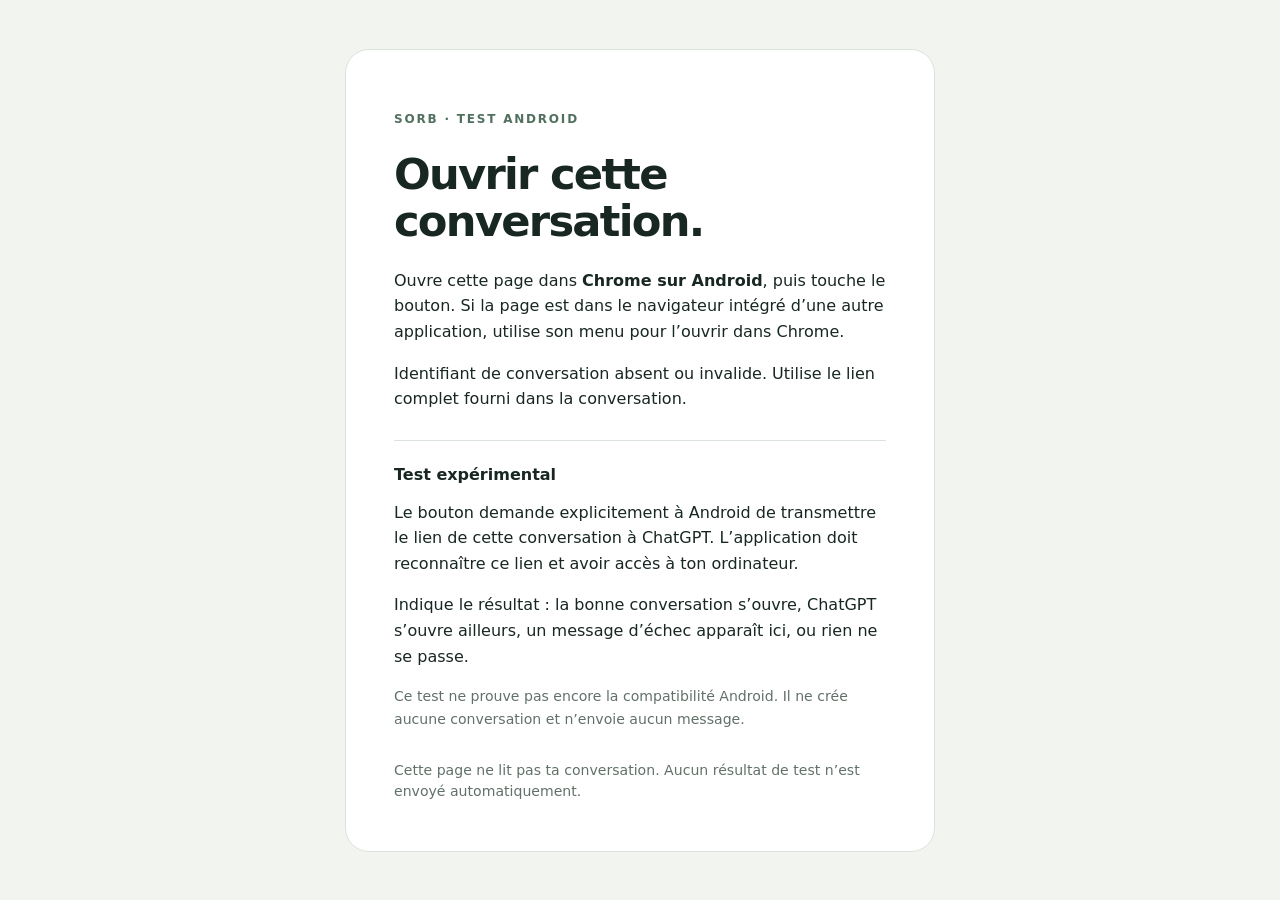
==== android-test.html @ 367c9d58 "Add isolated Android intent diagnostic page" ====
<!doctype html>
<html lang="fr">
<head>
  <meta charset="utf-8">
  <meta name="viewport" content="width=device-width, initial-scale=1">
  <meta name="referrer" content="no-referrer">
  <meta name="robots" content="noindex, nofollow">
  <meta http-equiv="Content-Security-Policy" content="default-src 'none'; script-src 'self'; style-src 'self'; base-uri 'none'; form-action 'none'; connect-src 'none'">
  <title>Test d’ouverture Codex sur Android</title>
  <link rel="stylesheet" href="styles.css">
  <script type="module" src="android-test.js"></script>
</head>
<body>
  <main>
    <p class="eyebrow">SORB · TEST ANDROID</p>
    <h1>Ouvrir cette conversation.</h1>
    <p>Ouvre cette page dans <strong>Chrome sur Android</strong>, puis touche le bouton. Si la page est dans le navigateur intégré d’une autre application, utilise son menu pour l’ouvrir dans Chrome.</p>
    <p id="status" role="status">Vérification du lien…</p>
    <a id="android-open" class="button" hidden rel="noreferrer">Ouvrir dans ChatGPT <span aria-hidden="true">↗</span></a>
    <section>
      <h2>Test expérimental</h2>
      <p>Le bouton demande explicitement à Android de transmettre le lien de cette conversation à ChatGPT. L’application doit reconnaître ce lien et avoir accès à ton ordinateur.</p>
      <p>Indique le résultat : la bonne conversation s’ouvre, ChatGPT s’ouvre ailleurs, un message d’échec apparaît ici, ou rien ne se passe.</p>
      <p class="muted">Ce test ne prouve pas encore la compatibilité Android. Il ne crée aucune conversation et n’envoie aucun message.</p>
    </section>
    <footer>Cette page ne lit pas ta conversation. Aucun résultat de test n’est envoyé automatiquement.</footer>
    <noscript>JavaScript est nécessaire pour préparer ce lien de test.</noscript>
  </main>
</body>
</html>
---- styles.css ----
:root { color-scheme: light dark; font-family: system-ui, sans-serif; background: #f2f4f0; color: #182722; }
* { box-sizing: border-box; }
body { margin: 0; min-height: 100vh; display: grid; place-items: center; padding: 32px 16px; }
main { width: min(100%, 590px); background: #fff; padding: clamp(24px, 6vw, 48px); border: 1px solid #dce3dc; border-radius: 24px; }
.eyebrow { color: #527060; font-size: .75rem; font-weight: 700; letter-spacing: .15em; }
h1 { font-size: clamp(2rem, 7vw, 2.7rem); line-height: 1.1; letter-spacing: -.04em; margin: 22px 0; }
h2 { font-size: 1rem; margin: 0 0 10px; }
p { line-height: 1.6; }
.button { display: flex; align-items: center; justify-content: space-between; margin: 28px 0 12px; padding: 16px 20px; border-radius: 12px; background: #184c39; color: white; text-decoration: none; font-weight: 650; }
[hidden] { display: none !important; }
section { border-top: 1px solid #dce3dc; margin-top: 28px; padding-top: 24px; }
.muted, footer { color: #617168; font-size: .88rem; }
code { display: block; overflow-wrap: anywhere; padding: 14px; background: #f2f4f0; border-radius: 8px; font-size: .82rem; line-height: 1.5; }
button { margin-top: 12px; padding: 10px 16px; border: 1px solid #acbdb2; border-radius: 8px; background: transparent; color: inherit; font: inherit; cursor: pointer; }
a:focus-visible, button:focus-visible { outline: 3px solid #ca8c32; outline-offset: 4px; }
footer { margin-top: 30px; line-height: 1.5; }
@media (prefers-color-scheme: dark) {
  :root { background: #111a16; color: #eef3ef; }
  main { background: #1a2720; border-color: #35463b; }
  .eyebrow, .muted, footer { color: #a7bbae; }
  section { border-color: #35463b; }
  code { background: #111a16; }
  .button { background: #b7e8cb; color: #112d1e; }
}
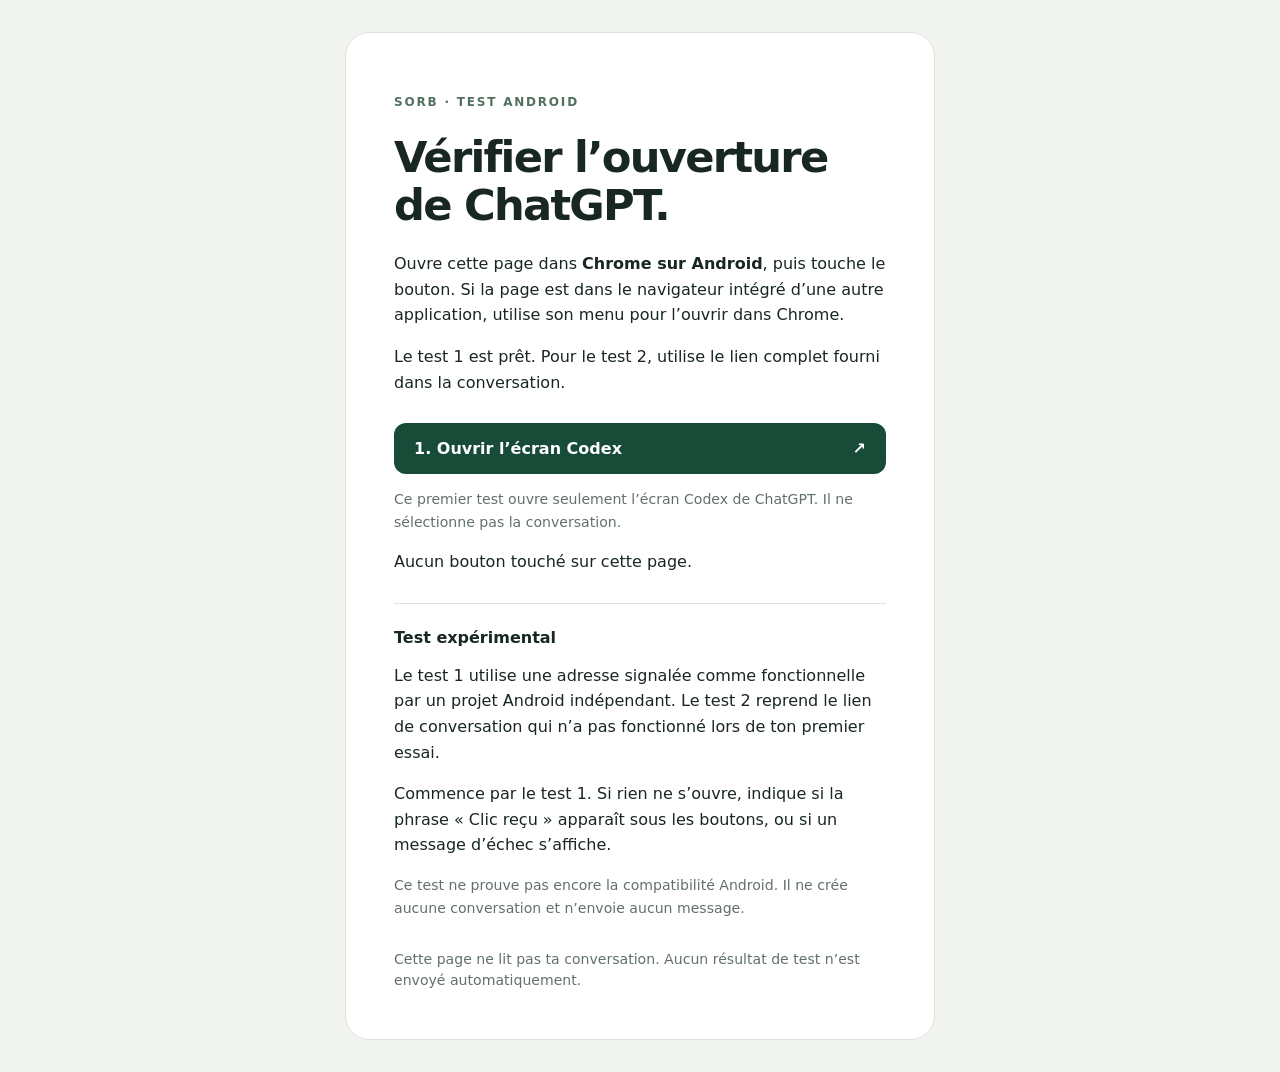
==== commit fa1284cc: "Add Android entry control and visible click diagnostics" ====
--- a/android-test.html
+++ b/android-test.html
@@ -8,19 +8,22 @@
   <meta http-equiv="Content-Security-Policy" content="default-src 'none'; script-src 'self'; style-src 'self'; base-uri 'none'; form-action 'none'; connect-src 'none'">
   <title>Test d’ouverture Codex sur Android</title>
   <link rel="stylesheet" href="styles.css">
-  <script type="module" src="android-test.js"></script>
+  <script type="module" src="android-test.js?v=2"></script>
 </head>
 <body>
   <main>
     <p class="eyebrow">SORB · TEST ANDROID</p>
-    <h1>Ouvrir cette conversation.</h1>
+    <h1>Vérifier l’ouverture de ChatGPT.</h1>
     <p>Ouvre cette page dans <strong>Chrome sur Android</strong>, puis touche le bouton. Si la page est dans le navigateur intégré d’une autre application, utilise son menu pour l’ouvrir dans Chrome.</p>
     <p id="status" role="status">Vérification du lien…</p>
-    <a id="android-open" class="button" hidden rel="noreferrer">Ouvrir dans ChatGPT <span aria-hidden="true">↗</span></a>
+    <a id="android-entry" class="button" hidden rel="noreferrer">1. Ouvrir l’écran Codex <span aria-hidden="true">↗</span></a>
+    <p class="muted">Ce premier test ouvre seulement l’écran Codex de ChatGPT. Il ne sélectionne pas la conversation.</p>
+    <a id="android-open" class="button" hidden rel="noreferrer">2. Ouvrir la conversation <span aria-hidden="true">↗</span></a>
+    <p id="click-status" role="status">Aucun bouton touché sur cette page.</p>
     <section>
       <h2>Test expérimental</h2>
-      <p>Le bouton demande explicitement à Android de transmettre le lien de cette conversation à ChatGPT. L’application doit reconnaître ce lien et avoir accès à ton ordinateur.</p>
-      <p>Indique le résultat : la bonne conversation s’ouvre, ChatGPT s’ouvre ailleurs, un message d’échec apparaît ici, ou rien ne se passe.</p>
+      <p>Le test 1 utilise une adresse signalée comme fonctionnelle par un projet Android indépendant. Le test 2 reprend le lien de conversation qui n’a pas fonctionné lors de ton premier essai.</p>
+      <p>Commence par le test 1. Si rien ne s’ouvre, indique si la phrase « Clic reçu » apparaît sous les boutons, ou si un message d’échec s’affiche.</p>
       <p class="muted">Ce test ne prouve pas encore la compatibilité Android. Il ne crée aucune conversation et n’envoie aucun message.</p>
     </section>
     <footer>Cette page ne lit pas ta conversation. Aucun résultat de test n’est envoyé automatiquement.</footer>
